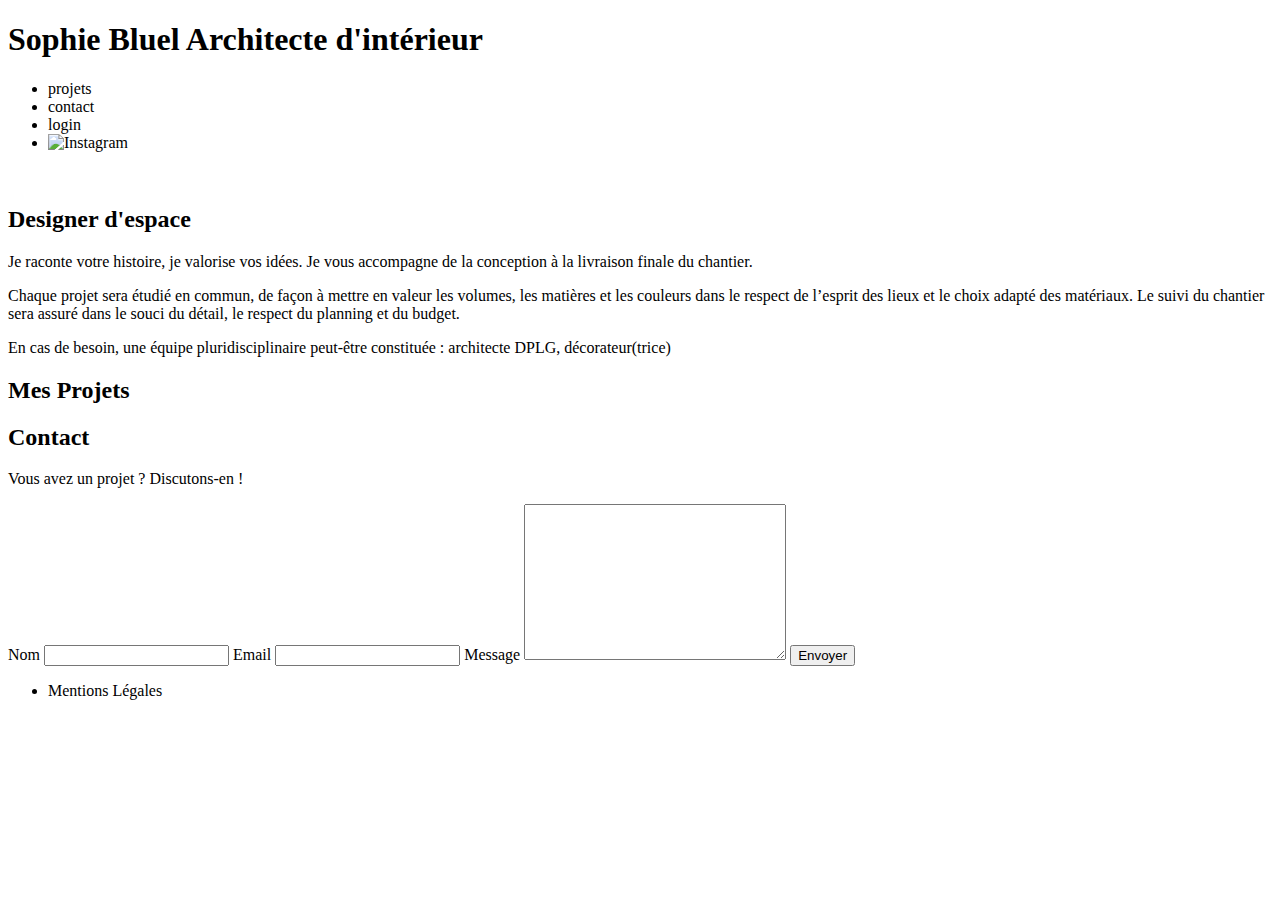
==== FrontEnd/index.html @ fe1c9bca "Created the works gallery with api call on the homepage" ====
<!DOCTYPE html>
<html lang="fr">
<head>
	<meta charset="UTF-8">
	<title>Sophie Bluel - Architecte d'intérieur</title>
	<meta name="viewport" content="width=device-width, initial-scale=1.0">
	<link rel="preconnect" href="https://fonts.googleapis.com">
	<link rel="preconnect" href="https://fonts.gstatic.com" crossorigin>
	<link href="https://fonts.googleapis.com/css2?family=Syne:wght@700;800&family=Work+Sans&display=swap" rel="stylesheet">
	<meta name="description" content="">
	<link rel="stylesheet" href="./assets/style.css">
</head>
<body>
<header>
	<h1>Sophie Bluel <span>Architecte d'intérieur</span></h1>
	<nav>
		<ul>
			<li>projets</li>
			<li>contact</li>
			<li>login</li>
			<li><img src="./assets/icons/instagram.png" alt="Instagram"></li>
		</ul>
	</nav>
</header>
<main>
	<section id="introduction">
		<figure>
			<img src="./assets/images/sophie-bluel.png" alt="">
		</figure>
		<article>
			<h2>Designer d'espace</h2>
			<p>Je raconte votre histoire, je valorise vos idées. Je vous accompagne de la conception à la livraison finale du chantier.</p>
			<p>Chaque projet sera étudié en commun, de façon à mettre en valeur les volumes, les matières et les couleurs dans le respect de l’esprit des lieux et le choix adapté des matériaux. Le suivi du chantier sera assuré dans le souci du détail, le respect du planning et du budget.</p>
			<p>En cas de besoin, une équipe pluridisciplinaire peut-être constituée : architecte DPLG, décorateur(trice)</p>
		</article>
	</section>
	<section id="portfolio">
		<h2>Mes Projets</h2>
		<div class="gallery">
		</div>
	</section>
	<section id="contact">
		<h2>Contact</h2>
		<p>Vous avez un projet ? Discutons-en !</p>
		<form action="#" method="post">
			<label for="name">Nom</label>
			<input type="text" name="name" id="name">
			<label for="email">Email</label>
			<input type="email" name="email" id="email">
			<label for="message">Message</label>
			<textarea name="message" id="message" cols="30" rows="10"></textarea>
			<input type="submit" value="Envoyer">
		</form>
	</section>
</main>

<footer>
	<nav>
		<ul>
			<li>Mentions Légales</li>
		</ul>
	</nav>
</footer>
<script src="script.js"></script>
</body>
</html>
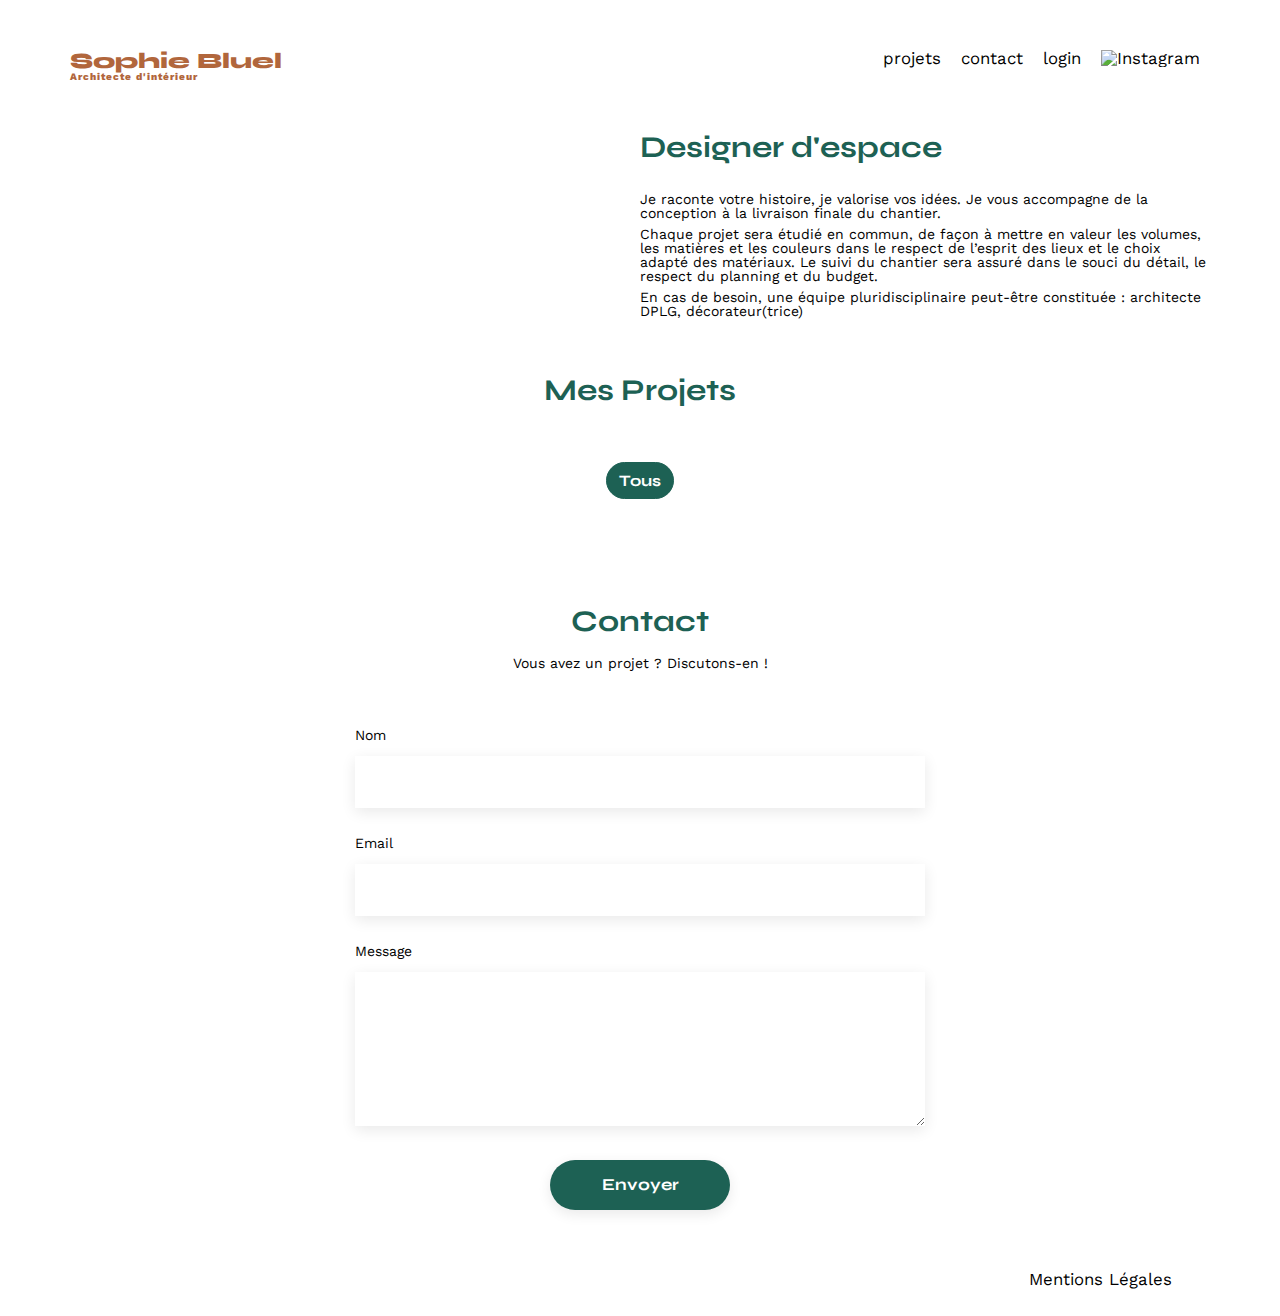
==== commit 729a8374: "Added category buttons" ====
--- a/FrontEnd/index.html
+++ b/FrontEnd/index.html
@@ -36,6 +36,7 @@
 	</section>
 	<section id="portfolio">
 		<h2>Mes Projets</h2>
+		<div id="categories"></div>
 		<div class="gallery">
 		</div>
 	</section>
--- a/FrontEnd/assets/style.css
+++ b/FrontEnd/assets/style.css
@@ -0,0 +1,218 @@
+/* http://meyerweb.com/eric/tools/css/reset/
+   v2.0 | 20110126
+   License: none (public domain)
+*/
+
+html, body, div, span, applet, object, iframe,
+h1, h2, h3, h4, h5, h6, p, blockquote, pre,
+a, abbr, acronym, address, big, cite, code,
+del, dfn, em, img, ins, kbd, q, s, samp,
+small, strike, strong, sub, sup, tt, var,
+b, u, i, center,
+dl, dt, dd, ol, ul, li,
+fieldset, form, label, legend,
+table, caption, tbody, tfoot, thead, tr, th, td,
+article, aside, canvas, details, embed,
+figure, figcaption, footer, header, hgroup,
+menu, nav, output, ruby, section, summary,
+time, mark, audio, video, button {
+	margin: 0;
+	padding: 0;
+	border: 0;
+	font-size: 100%;
+	font: inherit;
+	vertical-align: baseline;
+}
+/* HTML5 display-role reset for older browsers */
+article, aside, details, figcaption, figure,
+footer, header, hgroup, menu, nav, section {
+	display: block;
+}
+body {
+	line-height: 1;
+}
+ol, ul {
+	list-style: none;
+}
+blockquote, q {
+	quotes: none;
+}
+blockquote:before, blockquote:after,
+q:before, q:after {
+	content: '';
+	content: none;
+}
+table {
+	border-collapse: collapse;
+	border-spacing: 0;
+}
+/** end reset css**/
+body {
+	max-width: 1140px;
+	margin:auto;
+	font-family: 'Work Sans' ;
+	font-size: 14px;
+}
+header {
+	display: flex;
+	justify-content: space-between;
+	margin: 50px 0
+}
+section {
+	margin: 50px 0
+}
+
+h1{
+	display: flex;
+	flex-direction: column;
+	font-family: 'Syne';
+	font-size: 22px;
+	font-weight: 800;
+	color: #B1663C
+}
+
+h1 > span {
+	font-family: 'Work Sans';
+	font-size:10px;
+	letter-spacing: 0.1em;
+;
+}
+
+h2{
+	font-family: 'Syne';
+	font-weight: 700;
+	font-size: 30px;
+	color: #1D6154
+}
+nav ul {
+	display: flex;
+	align-items: center;
+	list-style-type: none;
+
+}
+nav li {
+	padding: 0 10px;
+	font-size: 1.2em;
+}
+
+li:hover {
+	color: #B1663C;
+}
+#introduction {
+	display: flex;
+	align-items: center;
+}
+#introduction figure {
+	flex: 1
+}
+#introduction img {
+	display: block;
+	margin: auto;
+	width: 80%;
+}
+
+#introduction article {
+	flex: 1
+}
+#introduction h2 {
+	margin-bottom: 1em;
+}
+
+#introduction p {
+	margin-bottom: 0.5em;
+}
+#portfolio h2 {
+	text-align: center;
+	margin-bottom: 1em;
+}
+.gallery {
+	width: 100%;
+	display: grid;
+	grid-template-columns: 1fr 1fr 1fr;
+	grid-column-gap: 20px;
+	grid-row-gap: 20px;
+}
+
+.gallery img {
+	width: 100%;
+
+}
+#contact {
+	width: 50%;
+margin: auto;
+}
+#contact > * {
+	text-align: center;
+
+}
+#contact h2{
+	margin-bottom: 20px;
+}
+#contact form {
+	text-align: left;
+	margin-top:30px;
+	display: flex;
+	flex-direction: column;
+}
+
+#contact input {
+	height: 50px;
+	font-size: 1.2em;
+	border: none;
+	box-shadow: 0px 4px 14px rgba(0, 0, 0, 0.09);
+}
+#contact label {
+	margin: 2em 0 1em 0;
+}
+#contact textarea {
+	border: none;
+	box-shadow: 0px 4px 14px rgba(0, 0, 0, 0.09);
+}
+
+input[type="submit"]{
+	font-family: 'Syne';
+	font-weight: 700;
+	color: white;
+	background-color: #1D6154;
+	margin : 2em auto ;
+	width: 180px;
+	text-align: center;
+	border-radius: 60px ;
+}
+
+footer nav ul {
+	display: flex;
+	justify-content: flex-end;
+	margin: 2em
+}
+
+
+#categories {
+	margin-bottom: 50px;
+	margin-top: 50px;
+	display: flex;
+	justify-content: center;
+}
+.category__button {
+	background-color: white;
+	margin: 7px;
+	border-radius: 60px;
+	height: 37px;
+	font-weight: 700;
+	font-family: 'Syne';
+	font-size: 16px;
+	padding-top: 9px;
+	padding-bottom: 9px;
+	padding-left: 12px;
+	padding-right: 12px;
+	text-align: center;
+	border: 1px solid rgba(29, 97, 84, 1);
+	color: rgba(29, 97, 84, 1);
+	cursor: pointer;
+}
+
+.category__button__active {
+	background-color: rgba(29, 97, 84, 1);
+	color: white;
+}
+
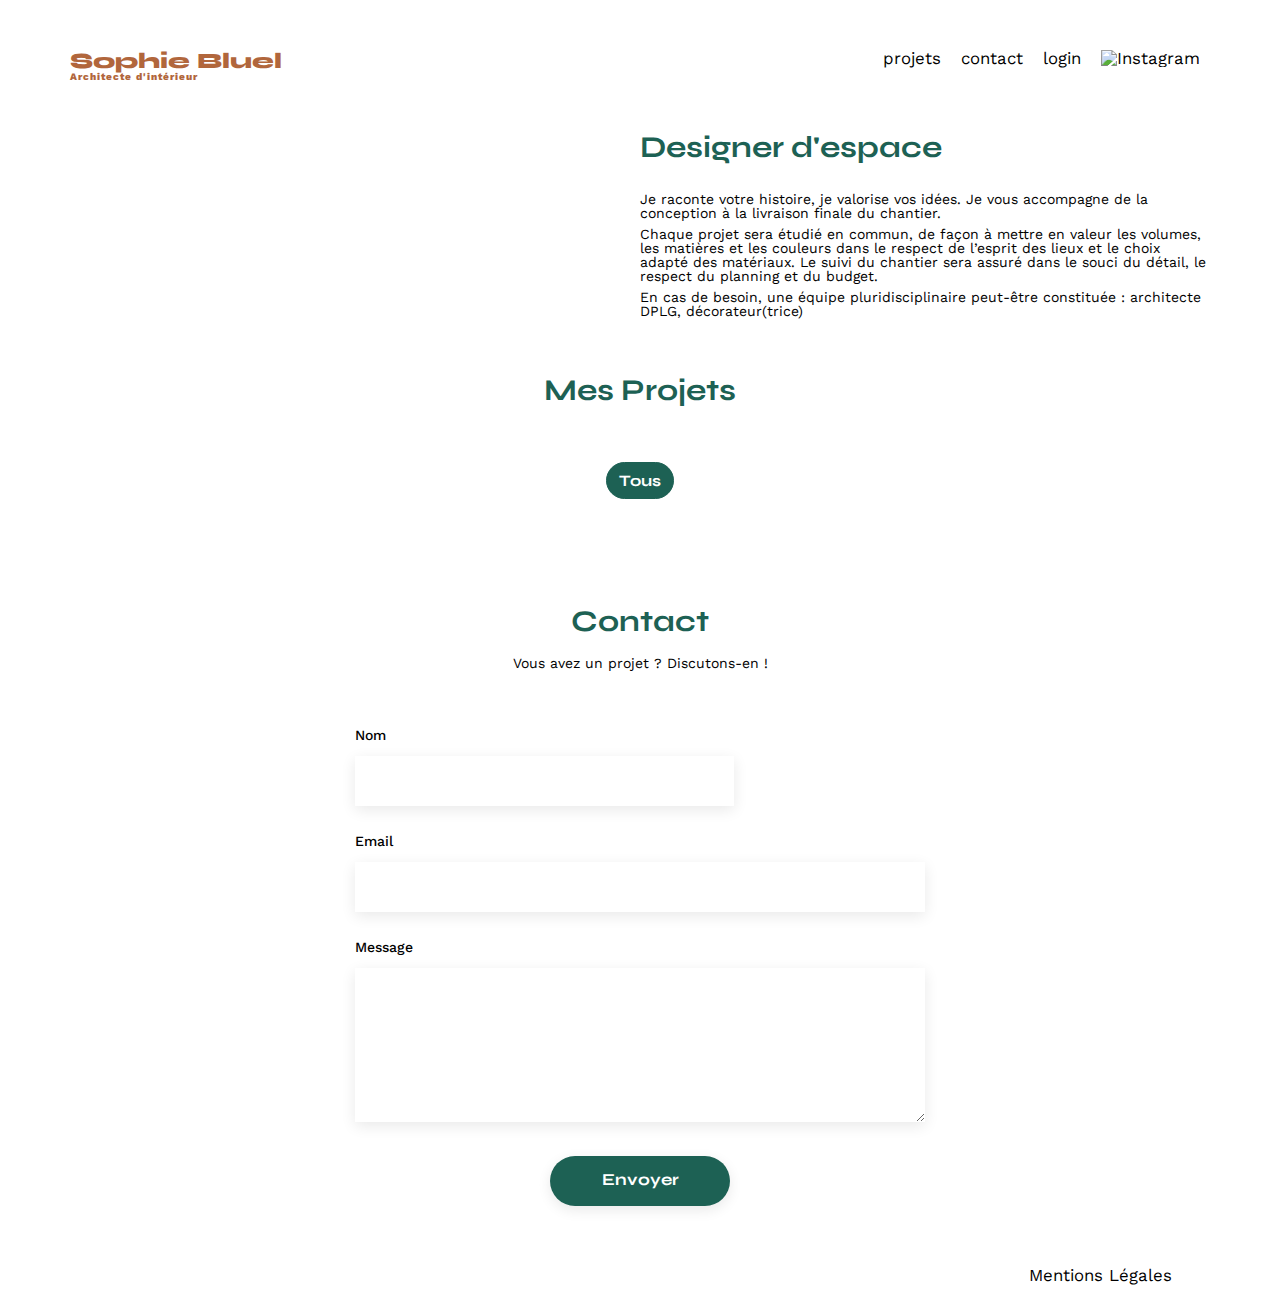
==== commit 4f239b6c: "Created form on the login page" ====
--- a/FrontEnd/index.html
+++ b/FrontEnd/index.html
@@ -17,7 +17,7 @@
 		<ul>
 			<li>projets</li>
 			<li>contact</li>
-			<li>login</li>
+			<li><a href="login.html">login</a></li>
 			<li><img src="./assets/icons/instagram.png" alt="Instagram"></li>
 		</ul>
 	</nav>
--- a/FrontEnd/assets/style.css
+++ b/FrontEnd/assets/style.css
@@ -15,7 +15,7 @@
 article, aside, canvas, details, embed,
 figure, figcaption, footer, header, hgroup,
 menu, nav, output, ruby, section, summary,
-time, mark, audio, video, button {
+time, mark, audio, video, button, input {
 	margin: 0;
 	padding: 0;
 	border: 0;
@@ -216,3 +216,48 @@
 	color: white;
 }
 
+a {
+	text-decoration: none;
+	color: inherit;
+}
+
+input[type="text"], input[type="password"] {
+	width: 379px;
+	height: 51px;
+	background-color: white;
+	box-shadow: 0px 4px 14px 0px rgba(0, 0, 0, 0.09);
+}
+
+label {
+	font-weight: 500;
+	font-size: 14px;
+	margin-bottom: 7px;
+	margin-top: 30px;
+}
+
+#login-form {
+	display: flex;
+	flex-direction: column;
+}
+
+.form-container {
+	display: flex;
+	justify-content: center;
+	align-items: center;
+	flex-direction: column;
+	margin-top: 150px;
+}
+
+#connect {
+	padding-bottom: 10px;
+	padding-top: 10px;
+	cursor: pointer;
+}
+
+.login-element {
+	margin-top: 32px;
+}
+
+.forgot-password {
+	text-decoration: underline;
+}